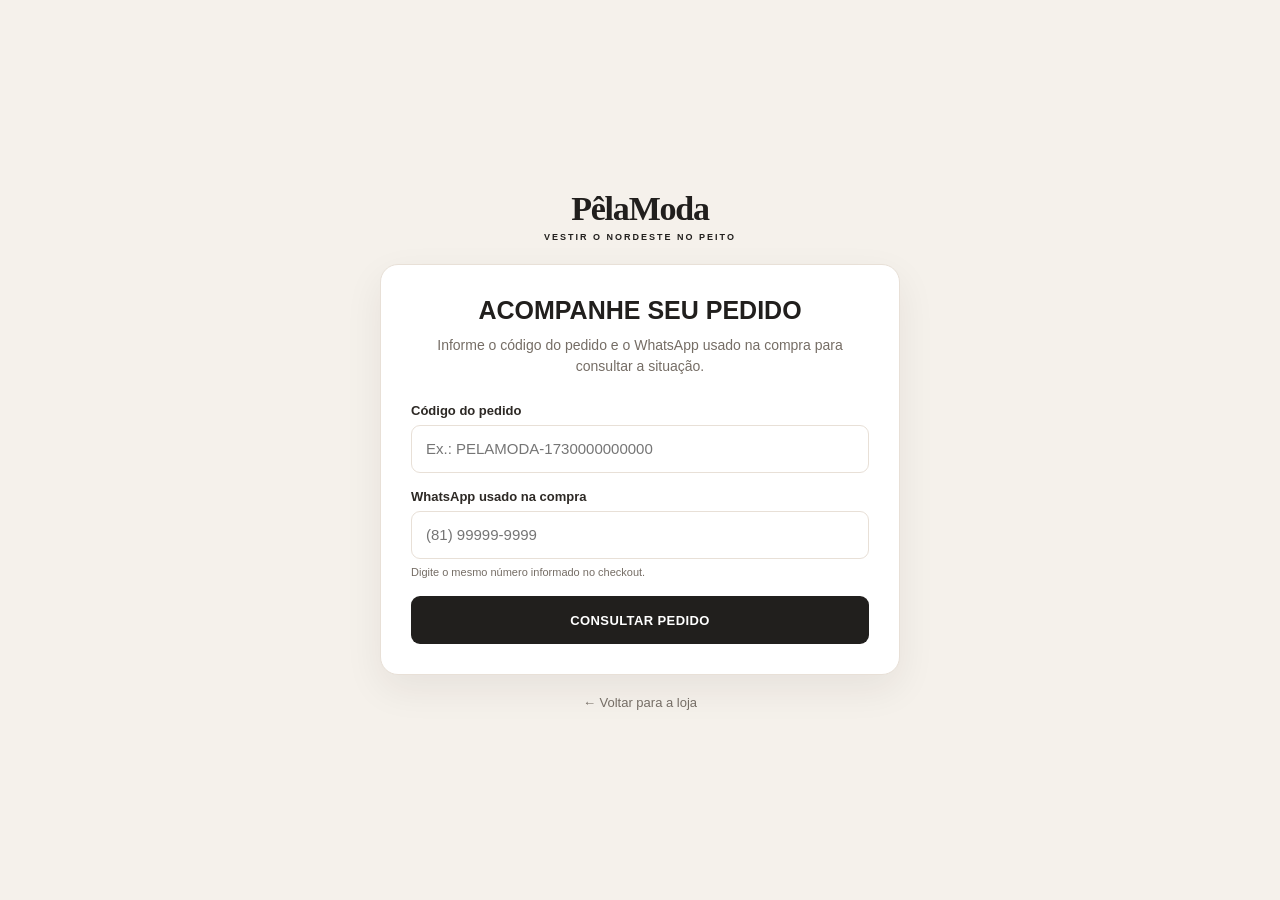
==== acompanhar-pedido.html @ 90efc743 "mudança index" ====
<!DOCTYPE html>
<html lang="pt-BR">
<head>
    <meta charset="UTF-8">
    <meta name="viewport" content="width=device-width, initial-scale=1.0">
    <meta name="theme-color" content="#211f1d">
    <title>Acompanhar pedido | PêlaModa</title>
    <style>
        :root {
            --pm-dark: #211f1d;
            --pm-ink: #2d2925;
            --pm-muted: #756d65;
            --pm-bg: #f5f1eb;
            --pm-card: #ffffff;
            --pm-line: #e8e0d7;
            --pm-accent: #b7864b;
            --pm-accent-dark: #8f6535;
            --pm-error: #a33d32;
            --pm-success: #28734b;
        }

        * { box-sizing: border-box; }

        body {
            margin: 0;
            min-height: 100vh;
            padding: 28px 16px;
            display: grid;
            place-items: center;
            background: var(--pm-bg);
            color: var(--pm-ink);
            font-family: Arial, Helvetica, sans-serif;
        }

        .page { width: 100%; max-width: 520px; }

        .brand {
            display: block;
            margin: 0 auto 22px;
            color: var(--pm-dark);
            text-align: center;
            text-decoration: none;
        }

        .brand strong {
            display: block;
            font-family: Georgia, 'Times New Roman', serif;
            font-size: 34px;
            letter-spacing: -1.2px;
        }

        .brand span {
            display: block;
            margin-top: 4px;
            font-size: 9px;
            font-weight: 700;
            letter-spacing: 2px;
        }

        .card {
            padding: 30px;
            border: 1px solid var(--pm-line);
            border-radius: 18px;
            background: var(--pm-card);
            box-shadow: 0 14px 38px rgba(40, 31, 22, .07);
        }

        h1 {
            margin: 0;
            color: var(--pm-dark);
            font-size: 25px;
            line-height: 1.2;
            text-align: center;
        }

        .intro {
            margin: 10px 0 25px;
            color: var(--pm-muted);
            font-size: 14px;
            line-height: 1.55;
            text-align: center;
        }

        .field { margin-bottom: 16px; }

        label {
            display: block;
            margin-bottom: 7px;
            color: var(--pm-ink);
            font-size: 13px;
            font-weight: 700;
        }

        input {
            width: 100%;
            min-height: 48px;
            padding: 12px 14px;
            border: 1px solid var(--pm-line);
            border-radius: 9px;
            outline: none;
            background: #fff;
            color: var(--pm-ink);
            font: inherit;
            font-size: 15px;
        }

        input:focus {
            border-color: var(--pm-accent);
            box-shadow: 0 0 0 3px rgba(183, 134, 75, .13);
        }

        .hint {
            display: block;
            margin-top: 6px;
            color: var(--pm-muted);
            font-size: 11px;
            line-height: 1.4;
        }

        button, .payment-link {
            display: flex;
            width: 100%;
            min-height: 48px;
            align-items: center;
            justify-content: center;
            border: 0;
            border-radius: 9px;
            background: var(--pm-dark);
            color: #fff;
            font-size: 13px;
            font-weight: 700;
            letter-spacing: .4px;
            text-align: center;
            text-decoration: none;
            cursor: pointer;
        }

        button:hover, .payment-link:hover { background: #39332e; }
        button:disabled { cursor: wait; opacity: .65; }

        .message {
            display: none;
            margin-top: 16px;
            padding: 12px 14px;
            border-radius: 9px;
            font-size: 13px;
            line-height: 1.5;
        }

        .message.error { display: block; background: #fff1ef; color: var(--pm-error); }
        .message.info { display: block; background: #f5f1eb; color: var(--pm-muted); }

        .result {
            display: none;
            margin-top: 22px;
            padding: 18px;
            border: 1px solid var(--pm-line);
            border-radius: 12px;
            background: #fcfaf7;
        }

        .result h2 { margin: 0 0 14px; font-size: 16px; }
        .result-row {
            display: flex;
            justify-content: space-between;
            gap: 12px;
            padding: 10px 0;
            border-top: 1px solid var(--pm-line);
            font-size: 13px;
        }
        .result-row span { color: var(--pm-muted); }
        .result-row strong { text-align: right; overflow-wrap: anywhere; }

        .status {
            display: inline-block;
            padding: 6px 9px;
            border-radius: 99px;
            background: #f2e8d9;
            color: var(--pm-accent-dark);
            font-size: 12px;
            font-weight: 700;
        }

        .payment-link { margin-top: 15px; background: var(--pm-accent-dark); }
        .payment-link:hover { background: #76512b; }

        .back {
            display: block;
            margin-top: 20px;
            color: var(--pm-muted);
            font-size: 13px;
            text-align: center;
            text-decoration: none;
        }
        .back:hover { color: var(--pm-ink); }

        @media (max-width: 480px) {
            body { padding: 20px 13px; }
            .card { padding: 24px 19px; }
            h1 { font-size: 22px; }
        }
    </style>
</head>
<body>
    <main class="page">
        <a class="brand" href="index.html" aria-label="PêlaModa - página inicial">
            <strong>PêlaModa</strong>
            <span>VESTIR O NORDESTE NO PEITO</span>
        </a>

        <section class="card">
            <h1>ACOMPANHE SEU PEDIDO</h1>
            <p class="intro">Informe o código do pedido e o WhatsApp usado na compra para consultar a situação.</p>

            <form id="formConsulta" novalidate>
                <div class="field">
                    <label for="orderNsu">Código do pedido</label>
                    <input id="orderNsu" name="orderNsu" type="text" placeholder="Ex.: PELAMODA-1730000000000" autocomplete="off" required>
                </div>

                <div class="field">
                    <label for="telefone">WhatsApp usado na compra</label>
                    <input id="telefone" name="telefone" type="tel" inputmode="tel" placeholder="(81) 99999-9999" autocomplete="tel" required>
                    <small class="hint">Digite o mesmo número informado no checkout.</small>
                </div>

                <button id="btnConsultar" type="submit">CONSULTAR PEDIDO</button>
            </form>

            <div id="mensagem" class="message" role="status" aria-live="polite"></div>

            <section id="resultado" class="result" aria-live="polite">
                <h2>Detalhes do pedido</h2>
                <div class="result-row">
                    <span>Número do pedido</span>
                    <strong id="numeroPedido">—</strong>
                </div>
                <div class="result-row">
                    <span>Situação</span>
                    <strong><span id="statusPedido" class="status">—</span></strong>
                </div>
                <a id="linkPagamento" class="payment-link" href="#" target="_blank" rel="noopener" style="display:none">CONTINUAR PAGAMENTO</a>
            </section>
        </section>

        <a class="back" href="index.html">← Voltar para a loja</a>
    </main>

    <script>
        const formConsulta = document.getElementById("formConsulta");
        const campoPedido = document.getElementById("orderNsu");
        const campoTelefone = document.getElementById("telefone");
        const botaoConsultar = document.getElementById("btnConsultar");
        const mensagem = document.getElementById("mensagem");
        const resultado = document.getElementById("resultado");
        const numeroPedido = document.getElementById("numeroPedido");
        const statusPedido = document.getElementById("statusPedido");
        const linkPagamento = document.getElementById("linkPagamento");

        function mostrarMensagem(texto, tipo = "info") {
            mensagem.textContent = texto;
            mensagem.className = `message ${tipo}`;
        }

        function limparResultado() {
            resultado.style.display = "none";
            linkPagamento.style.display = "none";
            linkPagamento.removeAttribute("href");
        }

        function formatarStatus(status) {
            const nomes = {
                aguardando_pagamento: "Aguardando pagamento",
                pago: "Pagamento confirmado",
                cancelado: "Cancelado",
                expirado: "Expirado"
            };

            if (nomes[status]) return nomes[status];
            return String(status || "Em processamento").replaceAll("_", " ");
        }

        async function consultarPedido(orderNsu, telefone) {
            limparResultado();
            mensagem.className = "message";
            botaoConsultar.disabled = true;
            botaoConsultar.textContent = "CONSULTANDO...";

            try {
                const parametros = new URLSearchParams({
                    order_nsu: orderNsu.trim(),
                    telefone: telefone.replace(/\D/g, "")
                });

                const resposta = await fetch(`/api/buscar-pedido?${parametros.toString()}`);
                const dados = await resposta.json();

                if (!resposta.ok) {
                    throw new Error(dados.erro || "Não foi possível localizar o pedido.");
                }

                numeroPedido.textContent = dados.numero_pedido || orderNsu;
                statusPedido.textContent = formatarStatus(dados.status);
                resultado.style.display = "block";

                if (dados.pagamento_url && dados.status === "aguardando_pagamento") {
                    linkPagamento.href = dados.pagamento_url;
                    linkPagamento.style.display = "flex";
                }

                mensagem.className = "message";
            } catch (erro) {
                mostrarMensagem(erro.message || "Ocorreu um erro ao consultar o pedido.", "error");
            } finally {
                botaoConsultar.disabled = false;
                botaoConsultar.textContent = "CONSULTAR PEDIDO";
            }
        }

        formConsulta.addEventListener("submit", async event => {
            event.preventDefault();

            const orderNsu = campoPedido.value.trim();
            const telefone = campoTelefone.value.trim();

            if (!orderNsu || !telefone) {
                mostrarMensagem("Preencha o código do pedido e o WhatsApp usado na compra.", "error");
                return;
            }

            if (telefone.replace(/\D/g, "").length < 10) {
                mostrarMensagem("Confira o número do WhatsApp e tente novamente.", "error");
                return;
            }

            await consultarPedido(orderNsu, telefone);
        });

        // Preenche os dados do pedido mais recente salvo pelo checkout neste navegador.
        try {
            const historico = JSON.parse(localStorage.getItem("pelamodaPedidosConsulta") || "[]");
            const ultimoPedido = Array.isArray(historico) ? historico[0] : null;

            if (ultimoPedido?.order_nsu && ultimoPedido?.telefone) {
                campoPedido.value = ultimoPedido.order_nsu;
                campoTelefone.value = ultimoPedido.telefone;
                consultarPedido(ultimoPedido.order_nsu, ultimoPedido.telefone);
            }
        } catch (erro) {
            console.warn("Não foi possível recuperar o último pedido salvo neste navegador.", erro);
        }
    </script>
</body>
</html>
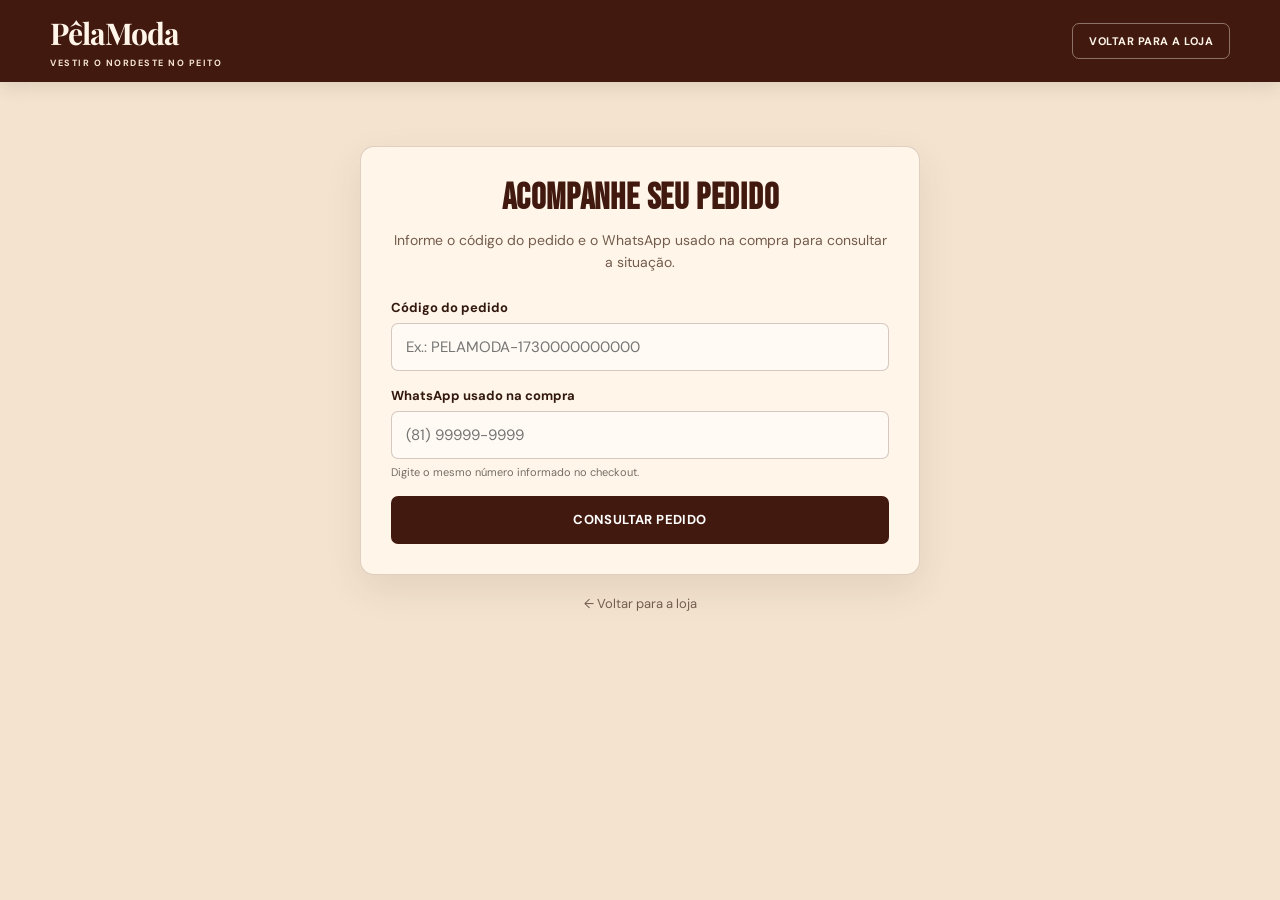
==== commit fc137112: "mudança index" ====
--- a/acompanhar-pedido.html
+++ b/acompanhar-pedido.html
@@ -5,6 +5,9 @@
     <meta name="viewport" content="width=device-width, initial-scale=1.0">
     <meta name="theme-color" content="#211f1d">
     <title>Acompanhar pedido | PêlaModa</title>
+    <link rel="preconnect" href="https://fonts.googleapis.com">
+<link rel="preconnect" href="https://fonts.gstatic.com" crossorigin>
+<link href="https://fonts.googleapis.com/css2?family=DM+Sans:wght@400;500;600;700;800&family=Bebas+Neue&family=Playfair+Display:wght@700;800&display=swap" rel="stylesheet">
     <style>
         :root {
             --pm-dark: #211f1d;
@@ -199,14 +202,182 @@
             .card { padding: 24px 19px; }
             h1 { font-size: 22px; }
         }
+        /* IDENTIDADE VISUAL PÊLAMODA */
+body {
+    display: flex;
+    flex-direction: column;
+    align-items: center;
+    min-height: 100vh;
+    padding: 0;
+    background: #f4e4cf;
+    color: #32180f;
+    font-family: "DM Sans", sans-serif;
+}
+
+.site-header {
+    width: 100%;
+    background: #42190f;
+    box-shadow: 0 4px 18px rgba(50, 24, 15, .12);
+}
+
+.site-header-inner {
+    width: calc(100% - 40px);
+    max-width: 1180px;
+    min-height: 82px;
+    margin: 0 auto;
+    display: flex;
+    align-items: center;
+    justify-content: space-between;
+    gap: 20px;
+}
+
+.brand {
+    margin: 0;
+    color: #fff6e9;
+    text-align: left;
+}
+
+.brand strong {
+    font-family: "Playfair Display", serif;
+    font-size: 30px;
+    letter-spacing: -1px;
+}
+
+.brand span {
+    color: #f4e4cf;
+    font-family: "DM Sans", sans-serif;
+    letter-spacing: 1.5px;
+}
+
+.header-back {
+    padding: 10px 16px;
+    border: 1px solid rgba(255, 246, 233, .4);
+    border-radius: 7px;
+    color: #fff6e9;
+    font-size: 11px;
+    font-weight: 700;
+    letter-spacing: .5px;
+    text-decoration: none;
+    transition: .2s;
+}
+
+.header-back:hover {
+    background: #c35d35;
+    border-color: #c35d35;
+}
+
+.page {
+    max-width: 560px;
+    margin: 64px auto 30px;
+}
+
+.card {
+    background: #fff6e9;
+    border: 1px solid rgba(75, 29, 16, .18);
+    border-radius: 14px;
+    box-shadow: 0 14px 38px rgba(50, 24, 15, .09);
+}
+
+h1 {
+    color: #42190f;
+    font-family: "Bebas Neue", sans-serif;
+    font-size: 36px;
+    letter-spacing: .8px;
+}
+
+.intro {
+    color: #735c4d;
+    font-family: "DM Sans", sans-serif;
+}
+
+label {
+    color: #32180f;
+    font-family: "DM Sans", sans-serif;
+}
+
+input {
+    border-color: rgba(75, 29, 16, .22);
+    border-radius: 7px;
+    background: #fffaf3;
+    font-family: "DM Sans", sans-serif;
+}
+
+input:focus {
+    border-color: #c35d35;
+    box-shadow: 0 0 0 3px rgba(195, 93, 53, .12);
+}
+
+button, .payment-link {
+    border-radius: 7px;
+    background: #42190f;
+    font-family: "DM Sans", sans-serif;
+    transition: .2s;
+}
+
+button:hover {
+    background: #c35d35;
+}
+
+.payment-link {
+    background: #984326;
+}
+
+.payment-link:hover {
+    background: #c35d35;
+}
+
+.status {
+    background: #f4dfc9;
+    color: #984326;
+}
+
+.back {
+    color: #735c4d;
+}
+
+@media (max-width: 600px) {
+    .site-header-inner {
+        min-height: 72px;
+        width: calc(100% - 28px);
+    }
+
+    .brand strong {
+        font-size: 25px;
+    }
+
+    .header-back {
+        padding: 9px 10px;
+        font-size: 9px;
+    }
+
+    .page {
+        margin: 36px auto 24px;
+        width: calc(100% - 28px);
+    }
+
+    .card {
+        padding: 24px 19px;
+    }
+
+    h1 {
+        font-size: 30px;
+    }
+}
     </style>
 </head>
 <body>
+    <header class="site-header">
+        <div class="site-header-inner">
+            <a class="brand" href="index.html" aria-label="PêlaModa - página inicial">
+                <strong>PêlaModa</strong>
+                <span>VESTIR O NORDESTE NO PEITO</span>
+            </a>
+
+            <a class="header-back" href="index.html">VOLTAR PARA A LOJA</a>
+        </div>
+    </header>
+
     <main class="page">
-        <a class="brand" href="index.html" aria-label="PêlaModa - página inicial">
-            <strong>PêlaModa</strong>
-            <span>VESTIR O NORDESTE NO PEITO</span>
-        </a>
 
         <section class="card">
             <h1>ACOMPANHE SEU PEDIDO</h1>
